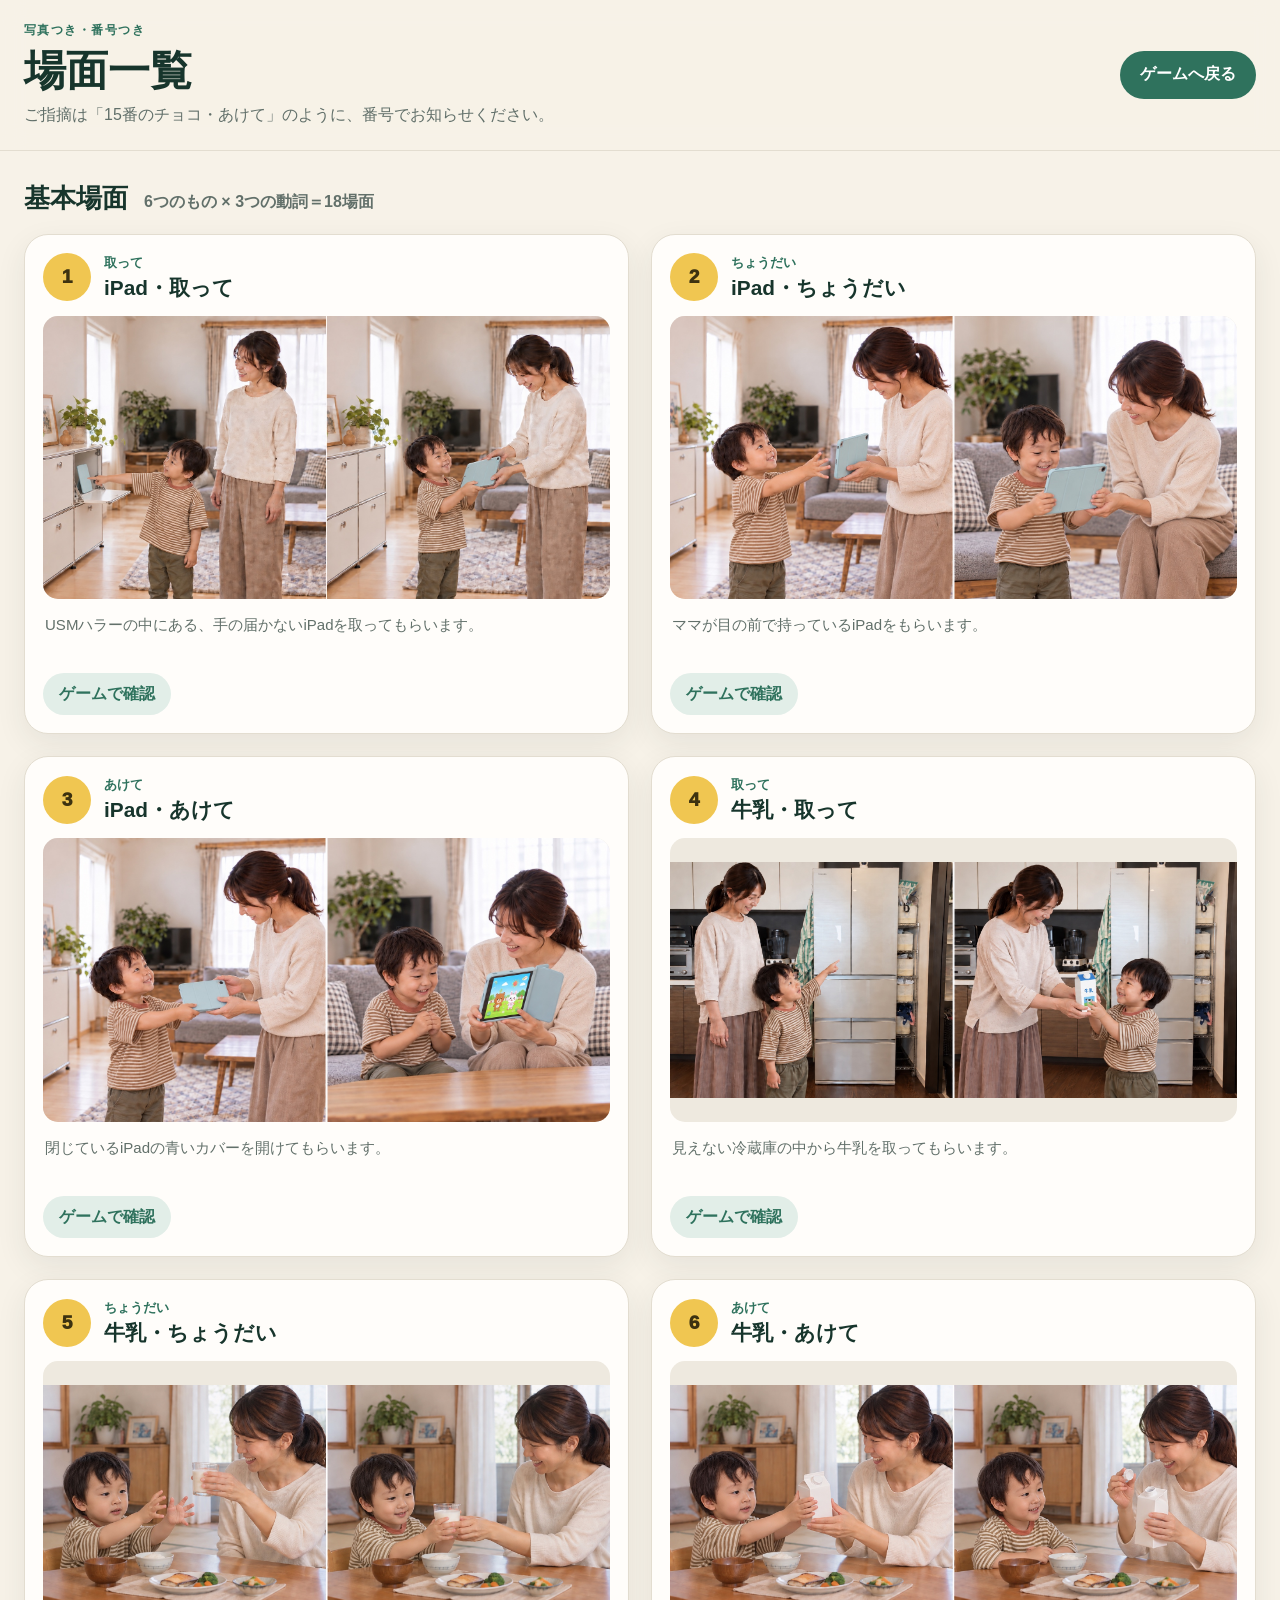
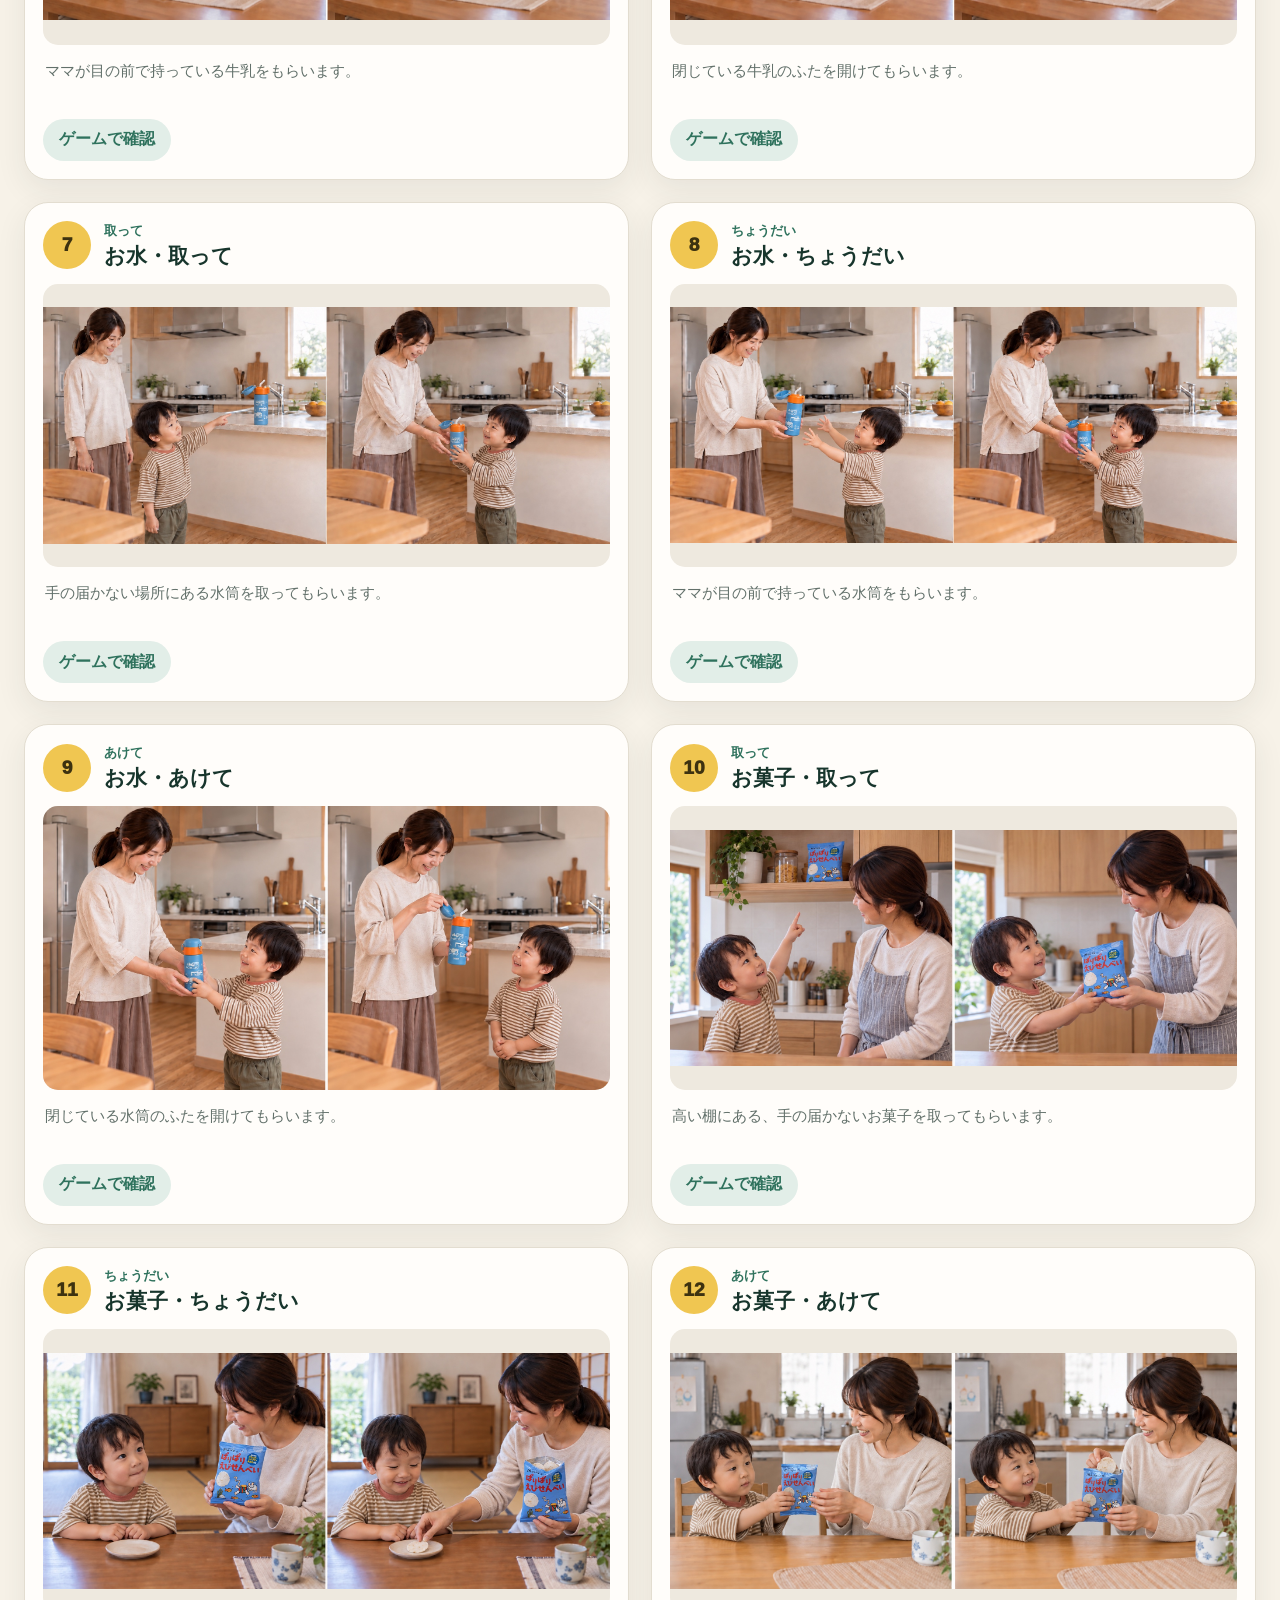
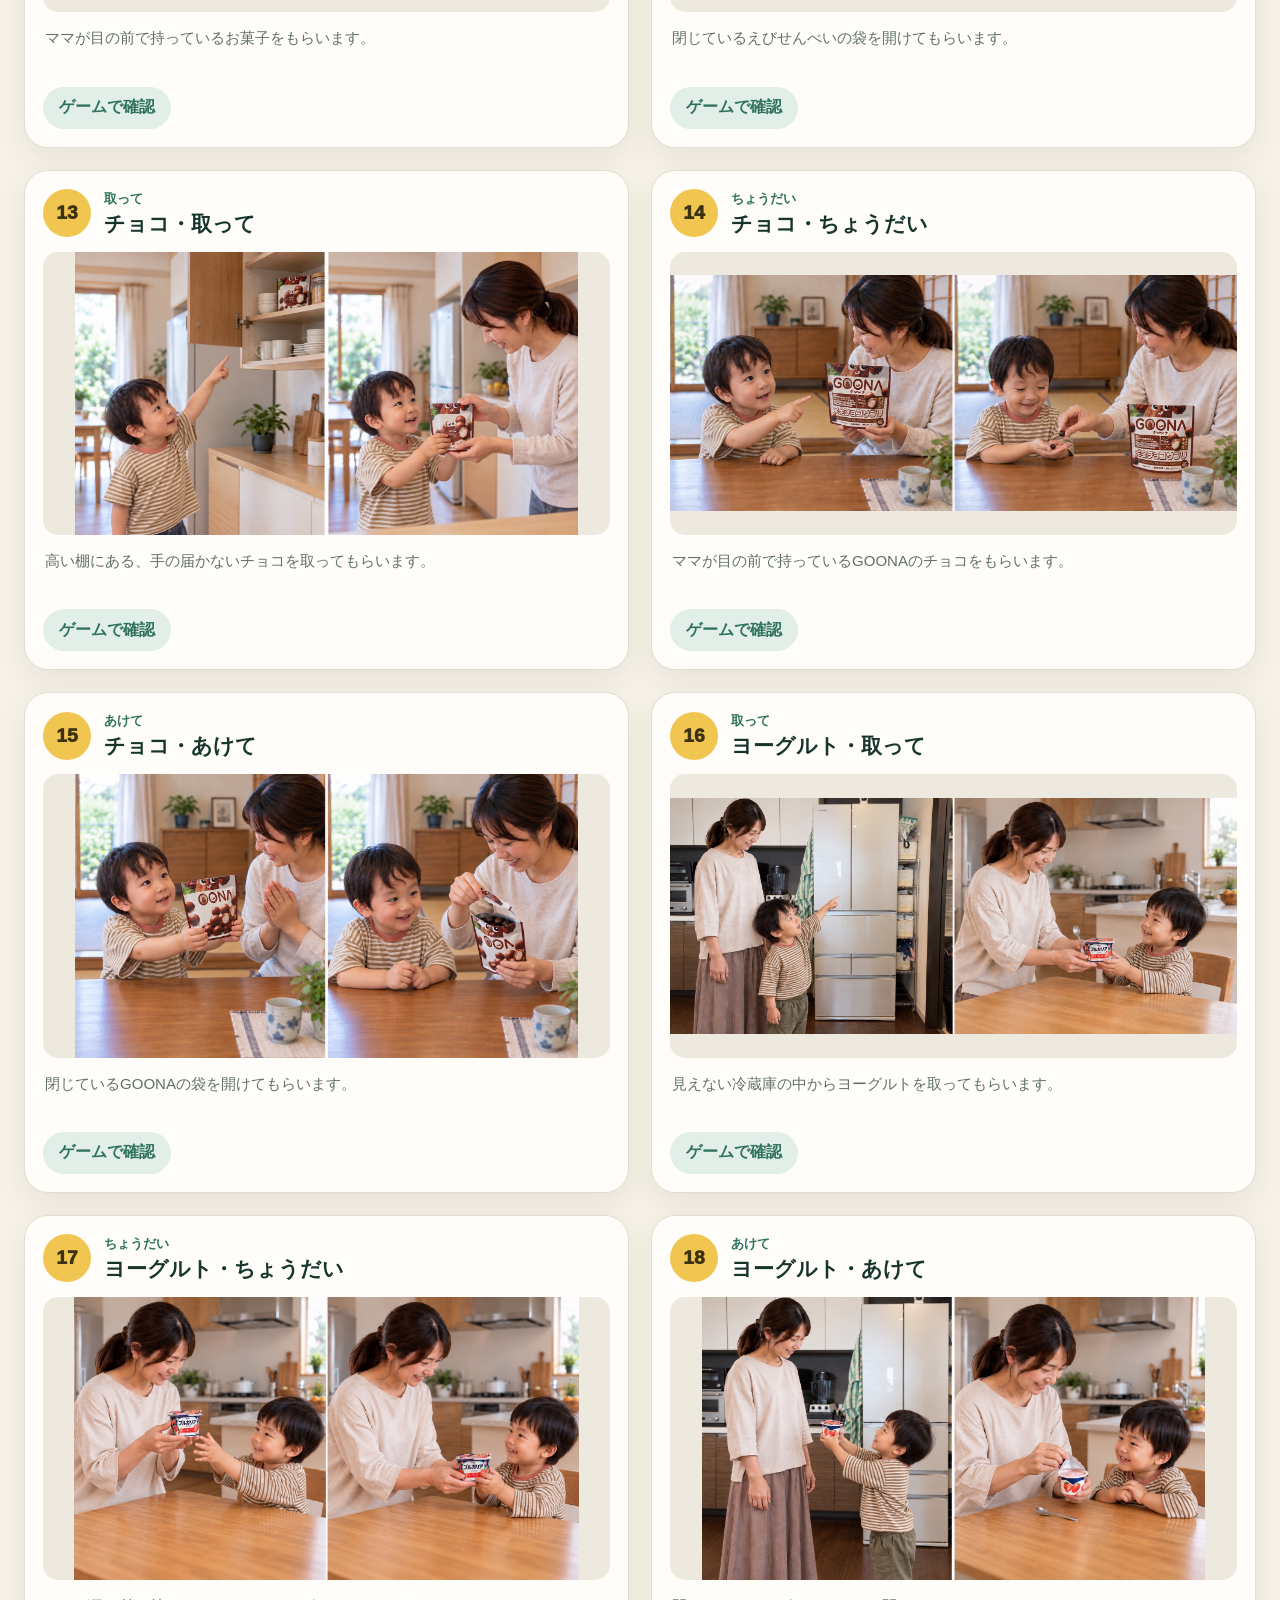
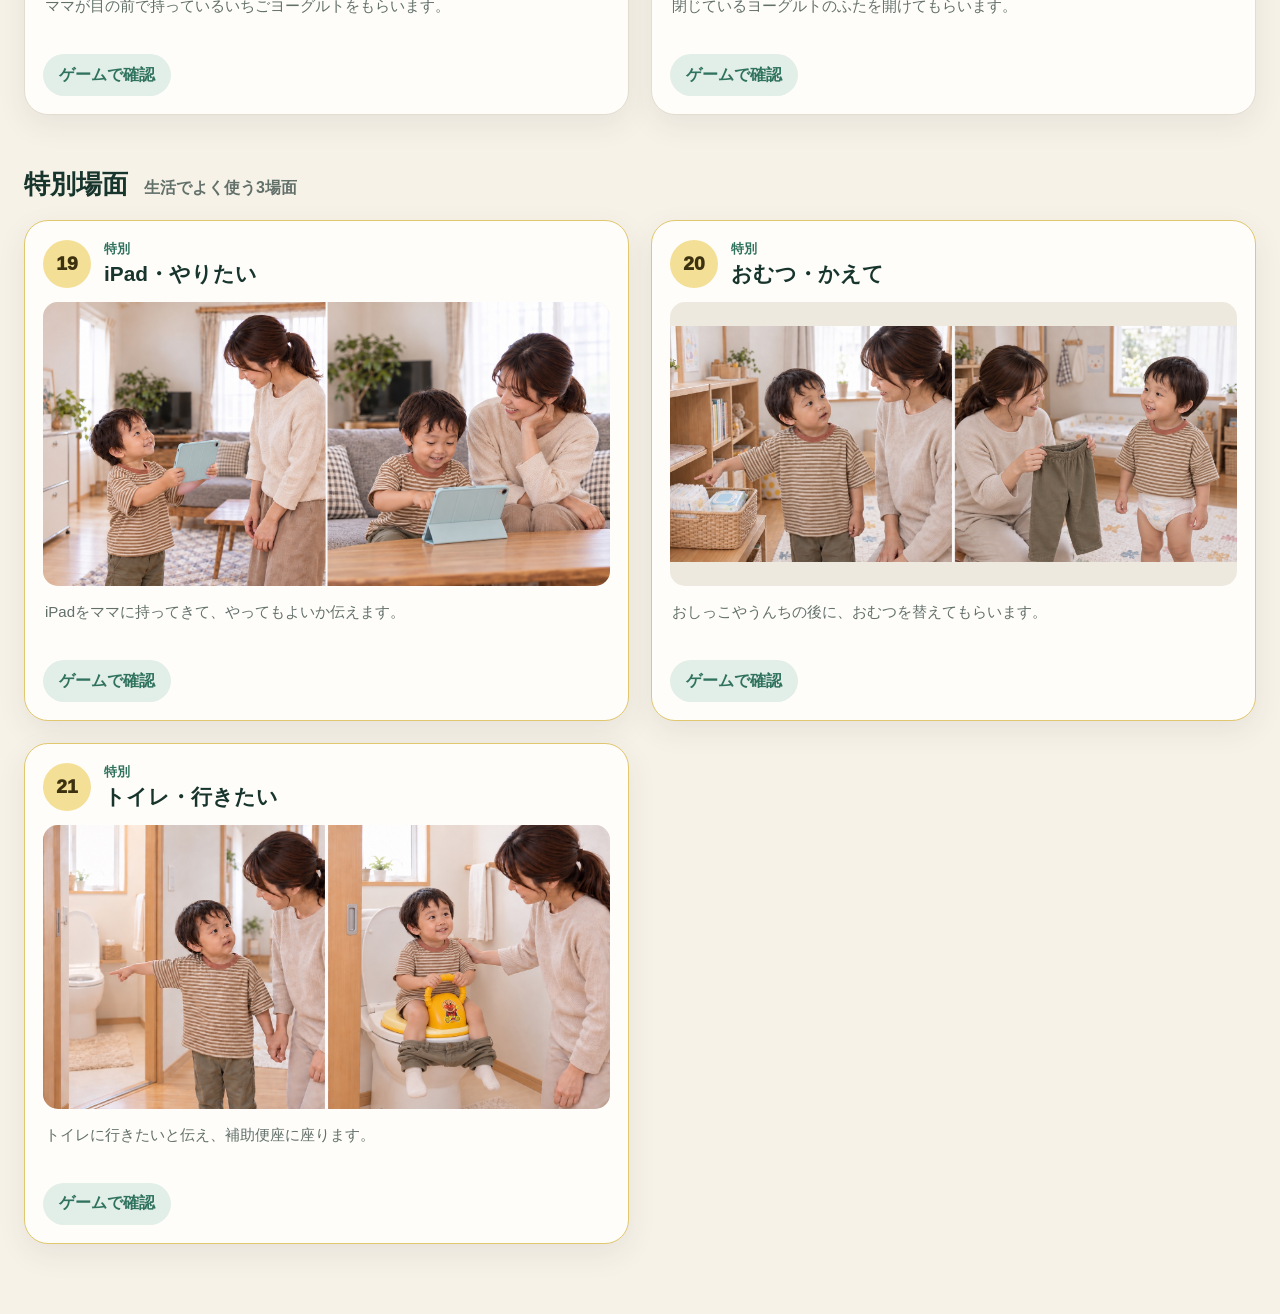
==== scene-list.html @ 3eca79be "Add files via upload" ====
<!doctype html>
<html lang="ja">
  <head>
    <meta charset="UTF-8" />
    <meta name="viewport" content="width=device-width, initial-scale=1" />
    <meta name="theme-color" content="#f5efe4" />
    <link rel="icon" type="image/png" href="./icons/icon-192.png" />
    <link rel="stylesheet" href="./scene-list.css" />
    <title>場面一覧｜ふたこと つくろう</title>
  </head>
  <body>
    <header class="review-header">
      <div>
        <p class="eyebrow">写真つき・番号つき</p>
        <h1>場面一覧</h1>
        <p class="lead">ご指摘は「15番のチョコ・あけて」のように、番号でお知らせください。</p>
      </div>
      <a class="back-link" href="./index.html?v=29">ゲームへ戻る</a>
    </header>

    <main>
      <section aria-labelledby="basic-scenes">
        <div class="section-heading">
          <h2 id="basic-scenes">基本場面</h2>
          <span>6つのもの × 3つの動詞＝18場面</span>
        </div>
        <div class="scene-grid">
          <article class="scene-card" id="scene-1">
            <div class="scene-title"><span class="number">1</span><div><small>取って</small><h3>iPad・取って</h3></div></div>
            <img src="./assets/scenes/ipad-usm-keiju-v7.jpg" alt="USMハラーの中にあるiPadを取ってもらう場面" />
            <p>USMハラーの中にある、手の届かないiPadを取ってもらいます。</p>
            <a href="./index.html?v=29&amp;scene=ipad-get">ゲームで確認</a>
          </article>
          <article class="scene-card" id="scene-2">
            <div class="scene-title"><span class="number">2</span><div><small>ちょうだい</small><h3>iPad・ちょうだい</h3></div></div>
            <img src="./assets/scenes/ipad-please-keiju-v1.jpg" alt="目の前にあるiPadをもらう場面" />
            <p>ママが目の前で持っているiPadをもらいます。</p>
            <a href="./index.html?v=29&amp;scene=ipad-please">ゲームで確認</a>
          </article>
          <article class="scene-card" id="scene-3">
            <div class="scene-title"><span class="number">3</span><div><small>あけて</small><h3>iPad・あけて</h3></div></div>
            <img src="./assets/scenes/ipad-open-keiju-v1.jpg" alt="iPadの青いカバーを開けてもらう場面" />
            <p>閉じているiPadの青いカバーを開けてもらいます。</p>
            <a href="./index.html?v=29&amp;scene=ipad-open">ゲームで確認</a>
          </article>

          <article class="scene-card" id="scene-4">
            <div class="scene-title"><span class="number">4</span><div><small>取って</small><h3>牛乳・取って</h3></div></div>
            <img src="./assets/scenes/milk-get-keiju-v1.jpg" alt="冷蔵庫の中の牛乳を取ってもらう場面" />
            <p>見えない冷蔵庫の中から牛乳を取ってもらいます。</p>
            <a href="./index.html?v=29&amp;scene=milk-get">ゲームで確認</a>
          </article>
          <article class="scene-card" id="scene-5">
            <div class="scene-title"><span class="number">5</span><div><small>ちょうだい</small><h3>牛乳・ちょうだい</h3></div></div>
            <img src="./assets/scenes/milk-please-keiju-v3.jpg" alt="目の前にある牛乳をもらう場面" />
            <p>ママが目の前で持っている牛乳をもらいます。</p>
            <a href="./index.html?v=29&amp;scene=milk-please">ゲームで確認</a>
          </article>
          <article class="scene-card" id="scene-6">
            <div class="scene-title"><span class="number">6</span><div><small>あけて</small><h3>牛乳・あけて</h3></div></div>
            <img src="./assets/scenes/milk-open-keiju-v1.jpg" alt="牛乳のふたを開けてもらう場面" />
            <p>閉じている牛乳のふたを開けてもらいます。</p>
            <a href="./index.html?v=29&amp;scene=milk-open">ゲームで確認</a>
          </article>

          <article class="scene-card" id="scene-7">
            <div class="scene-title"><span class="number">7</span><div><small>取って</small><h3>お水・取って</h3></div></div>
            <img src="./assets/scenes/water-bottle-keiju-v5.jpg" alt="手の届かない水筒を取ってもらう場面" />
            <p>手の届かない場所にある水筒を取ってもらいます。</p>
            <a href="./index.html?v=29&amp;scene=water-bottle">ゲームで確認</a>
          </article>
          <article class="scene-card" id="scene-8">
            <div class="scene-title"><span class="number">8</span><div><small>ちょうだい</small><h3>お水・ちょうだい</h3></div></div>
            <img src="./assets/scenes/water-bottle-please-keiju-v1.jpg" alt="目の前にある水筒をもらう場面" />
            <p>ママが目の前で持っている水筒をもらいます。</p>
            <a href="./index.html?v=29&amp;scene=water-bottle-please">ゲームで確認</a>
          </article>
          <article class="scene-card" id="scene-9">
            <div class="scene-title"><span class="number">9</span><div><small>あけて</small><h3>お水・あけて</h3></div></div>
            <img src="./assets/scenes/water-bottle-open-keiju-v1.jpg" alt="水筒のふたを開けてもらう場面" />
            <p>閉じている水筒のふたを開けてもらいます。</p>
            <a href="./index.html?v=29&amp;scene=water-bottle-open">ゲームで確認</a>
          </article>

          <article class="scene-card" id="scene-10">
            <div class="scene-title"><span class="number">10</span><div><small>取って</small><h3>お菓子・取って</h3></div></div>
            <img src="./assets/scenes/snack-get-keiju-v1.jpg" alt="高い棚のお菓子を取ってもらう場面" />
            <p>高い棚にある、手の届かないお菓子を取ってもらいます。</p>
            <a href="./index.html?v=29&amp;scene=snack-get">ゲームで確認</a>
          </article>
          <article class="scene-card" id="scene-11">
            <div class="scene-title"><span class="number">11</span><div><small>ちょうだい</small><h3>お菓子・ちょうだい</h3></div></div>
            <img src="./assets/scenes/snack-more-keiju-v4.jpg" alt="目の前にあるお菓子をもらう場面" />
            <p>ママが目の前で持っているお菓子をもらいます。</p>
            <a href="./index.html?v=29&amp;scene=snack-please">ゲームで確認</a>
          </article>
          <article class="scene-card" id="scene-12">
            <div class="scene-title"><span class="number">12</span><div><small>あけて</small><h3>お菓子・あけて</h3></div></div>
            <img src="./assets/scenes/snack-open-keiju-v4.jpg" alt="お菓子の袋を開けてもらう場面" />
            <p>閉じているえびせんべいの袋を開けてもらいます。</p>
            <a href="./index.html?v=29&amp;scene=snack-open">ゲームで確認</a>
          </article>

          <article class="scene-card" id="scene-13">
            <div class="scene-title"><span class="number">13</span><div><small>取って</small><h3>チョコ・取って</h3></div></div>
            <img src="./assets/scenes/chocolate-get-keiju-v1.jpg" alt="高い棚のチョコを取ってもらう場面" />
            <p>高い棚にある、手の届かないチョコを取ってもらいます。</p>
            <a href="./index.html?v=29&amp;scene=chocolate-get">ゲームで確認</a>
          </article>
          <article class="scene-card" id="scene-14">
            <div class="scene-title"><span class="number">14</span><div><small>ちょうだい</small><h3>チョコ・ちょうだい</h3></div></div>
            <img src="./assets/scenes/chocolate-please-keiju-v1.jpg" alt="目の前にあるチョコをもらう場面" />
            <p>ママが目の前で持っているGOONAのチョコをもらいます。</p>
            <a href="./index.html?v=29&amp;scene=chocolate-please">ゲームで確認</a>
          </article>
          <article class="scene-card" id="scene-15">
            <div class="scene-title"><span class="number">15</span><div><small>あけて</small><h3>チョコ・あけて</h3></div></div>
            <img src="./assets/scenes/chocolate-open-keiju-v1.jpg" alt="チョコの袋を開けてもらう場面" />
            <p>閉じているGOONAの袋を開けてもらいます。</p>
            <a href="./index.html?v=29&amp;scene=chocolate-open">ゲームで確認</a>
          </article>

          <article class="scene-card" id="scene-16">
            <div class="scene-title"><span class="number">16</span><div><small>取って</small><h3>ヨーグルト・取って</h3></div></div>
            <img src="./assets/scenes/yogurt-get-keiju-v1.jpg" alt="冷蔵庫の中のヨーグルトを取ってもらう場面" />
            <p>見えない冷蔵庫の中からヨーグルトを取ってもらいます。</p>
            <a href="./index.html?v=29&amp;scene=yogurt-get">ゲームで確認</a>
          </article>
          <article class="scene-card" id="scene-17">
            <div class="scene-title"><span class="number">17</span><div><small>ちょうだい</small><h3>ヨーグルト・ちょうだい</h3></div></div>
            <img src="./assets/scenes/yogurt-please-keiju-v2.jpg" alt="目の前にあるヨーグルトをもらう場面" />
            <p>ママが目の前で持っているいちごヨーグルトをもらいます。</p>
            <a href="./index.html?v=29&amp;scene=yogurt-please">ゲームで確認</a>
          </article>
          <article class="scene-card" id="scene-18">
            <div class="scene-title"><span class="number">18</span><div><small>あけて</small><h3>ヨーグルト・あけて</h3></div></div>
            <img src="./assets/scenes/yogurt-open-keiju-v1.jpg" alt="ヨーグルトのふたを開けてもらう場面" />
            <p>閉じているヨーグルトのふたを開けてもらいます。</p>
            <a href="./index.html?v=29&amp;scene=yogurt-open">ゲームで確認</a>
          </article>
        </div>
      </section>

      <section aria-labelledby="special-scenes">
        <div class="section-heading special-heading">
          <h2 id="special-scenes">特別場面</h2>
          <span>生活でよく使う3場面</span>
        </div>
        <div class="scene-grid">
          <article class="scene-card special" id="scene-19">
            <div class="scene-title"><span class="number">19</span><div><small>特別</small><h3>iPad・やりたい</h3></div></div>
            <img src="./assets/scenes/ipad-want-keiju-v4.jpg" alt="iPadをやりたいと伝える場面" />
            <p>iPadをママに持ってきて、やってもよいか伝えます。</p>
            <a href="./index.html?v=29&amp;scene=ipad-want">ゲームで確認</a>
          </article>
          <article class="scene-card special" id="scene-20">
            <div class="scene-title"><span class="number">20</span><div><small>特別</small><h3>おむつ・かえて</h3></div></div>
            <img src="./assets/scenes/diaper-change-keiju-v2.jpg" alt="おむつを替えてもらう場面" />
            <p>おしっこやうんちの後に、おむつを替えてもらいます。</p>
            <a href="./index.html?v=29&amp;scene=diaper-change">ゲームで確認</a>
          </article>
          <article class="scene-card special" id="scene-21">
            <div class="scene-title"><span class="number">21</span><div><small>特別</small><h3>トイレ・行きたい</h3></div></div>
            <img src="./assets/scenes/toilet-go-keiju-v3.jpg" alt="トイレに行きたいと伝える場面" />
            <p>トイレに行きたいと伝え、補助便座に座ります。</p>
            <a href="./index.html?v=29&amp;scene=toilet-go">ゲームで確認</a>
          </article>
        </div>
      </section>
    </main>
  </body>
</html>
---- scene-list.css ----
:root {
  color-scheme: light;
  --ink: #17352c;
  --muted: #62706a;
  --cream: #f7f2e8;
  --paper: #fffdfa;
  --green: #2f725d;
  --line: #e3ddd0;
  --yellow: #f0c651;
}

* { box-sizing: border-box; }

body {
  margin: 0;
  background: var(--cream);
  color: var(--ink);
  font-family: -apple-system, BlinkMacSystemFont, "Hiragino Sans", "Yu Gothic", sans-serif;
}

.review-header {
  position: sticky;
  z-index: 10;
  top: 0;
  display: flex;
  align-items: center;
  justify-content: space-between;
  gap: 24px;
  padding: 22px max(24px, calc((100vw - 1420px) / 2));
  border-bottom: 1px solid var(--line);
  background: rgba(247, 242, 232, 0.96);
  backdrop-filter: blur(12px);
}

.eyebrow {
  margin: 0 0 4px;
  color: var(--green);
  font-size: 0.78rem;
  font-weight: 900;
  letter-spacing: 0.12em;
}

h1, h2, h3, p { margin-top: 0; }
h1 { margin-bottom: 4px; font-size: clamp(1.75rem, 4vw, 2.6rem); }
.lead { margin-bottom: 0; color: var(--muted); line-height: 1.55; }

.back-link,
.scene-card > a {
  display: inline-flex;
  align-items: center;
  justify-content: center;
  border-radius: 999px;
  font-weight: 800;
  text-decoration: none;
}

.back-link {
  min-height: 48px;
  padding: 0 20px;
  background: var(--green);
  color: white;
  white-space: nowrap;
}

main {
  max-width: 1470px;
  margin: 0 auto;
  padding: 30px 24px 70px;
}

section + section { margin-top: 52px; }

.section-heading {
  display: flex;
  align-items: baseline;
  gap: 16px;
  margin-bottom: 18px;
}

.section-heading h2 { margin-bottom: 0; font-size: 1.65rem; }
.section-heading span { color: var(--muted); font-weight: 700; }

.scene-grid {
  display: grid;
  grid-template-columns: repeat(2, minmax(0, 1fr));
  gap: 22px;
}

.scene-card {
  overflow: hidden;
  padding: 18px;
  border: 1px solid var(--line);
  border-radius: 24px;
  background: var(--paper);
  box-shadow: 0 10px 30px rgba(42, 52, 47, 0.08);
}

.scene-title {
  display: flex;
  align-items: center;
  gap: 13px;
  margin-bottom: 14px;
}

.number {
  display: grid;
  width: 48px;
  height: 48px;
  flex: 0 0 48px;
  place-items: center;
  border-radius: 50%;
  background: var(--yellow);
  color: #3d3210;
  font-size: 1.2rem;
  font-weight: 950;
}

.scene-title small { color: var(--green); font-weight: 900; }
.scene-title h3 { margin: 2px 0 0; font-size: 1.3rem; }

.scene-card img {
  display: block;
  width: 100%;
  aspect-ratio: 2 / 1;
  object-fit: contain;
  border-radius: 15px;
  background: #eee9df;
}

.scene-card p {
  min-height: 3.2em;
  margin: 14px 2px 12px;
  color: var(--muted);
  font-size: 0.94rem;
  line-height: 1.6;
}

.scene-card > a {
  min-height: 42px;
  padding: 0 16px;
  background: #e2eee8;
  color: var(--green);
}

.scene-card.special { border-color: #e1c76e; }
.scene-card.special .number { background: #f4df96; }

@media (max-width: 800px) {
  .review-header { position: static; align-items: flex-start; padding: 18px; }
  .lead { font-size: 0.9rem; }
  .back-link { min-height: 44px; padding: 0 14px; }
  main { padding: 22px 14px 50px; }
  .scene-grid { grid-template-columns: 1fr; gap: 16px; }
  .section-heading { display: block; }
  .section-heading h2 { margin-bottom: 5px; }
  .scene-card { padding: 13px; border-radius: 19px; }
  .scene-card p { min-height: 0; }
}
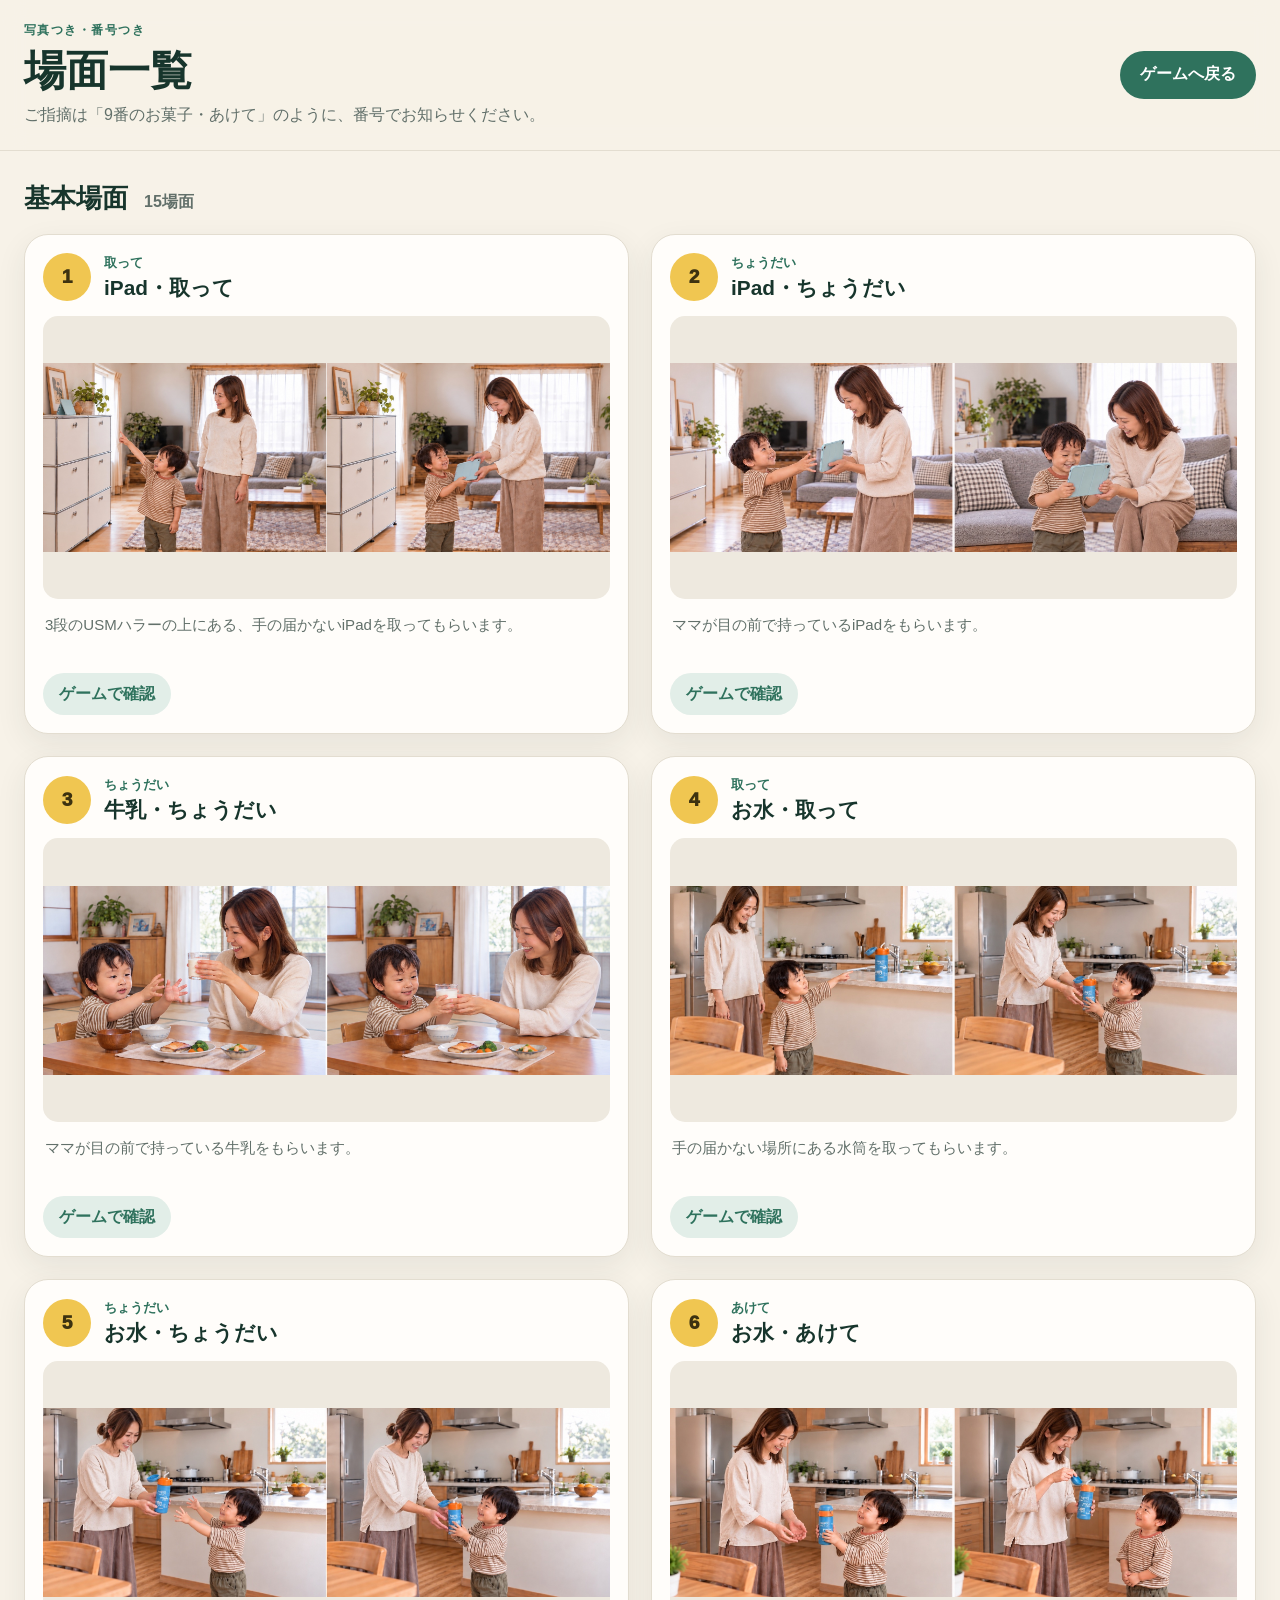
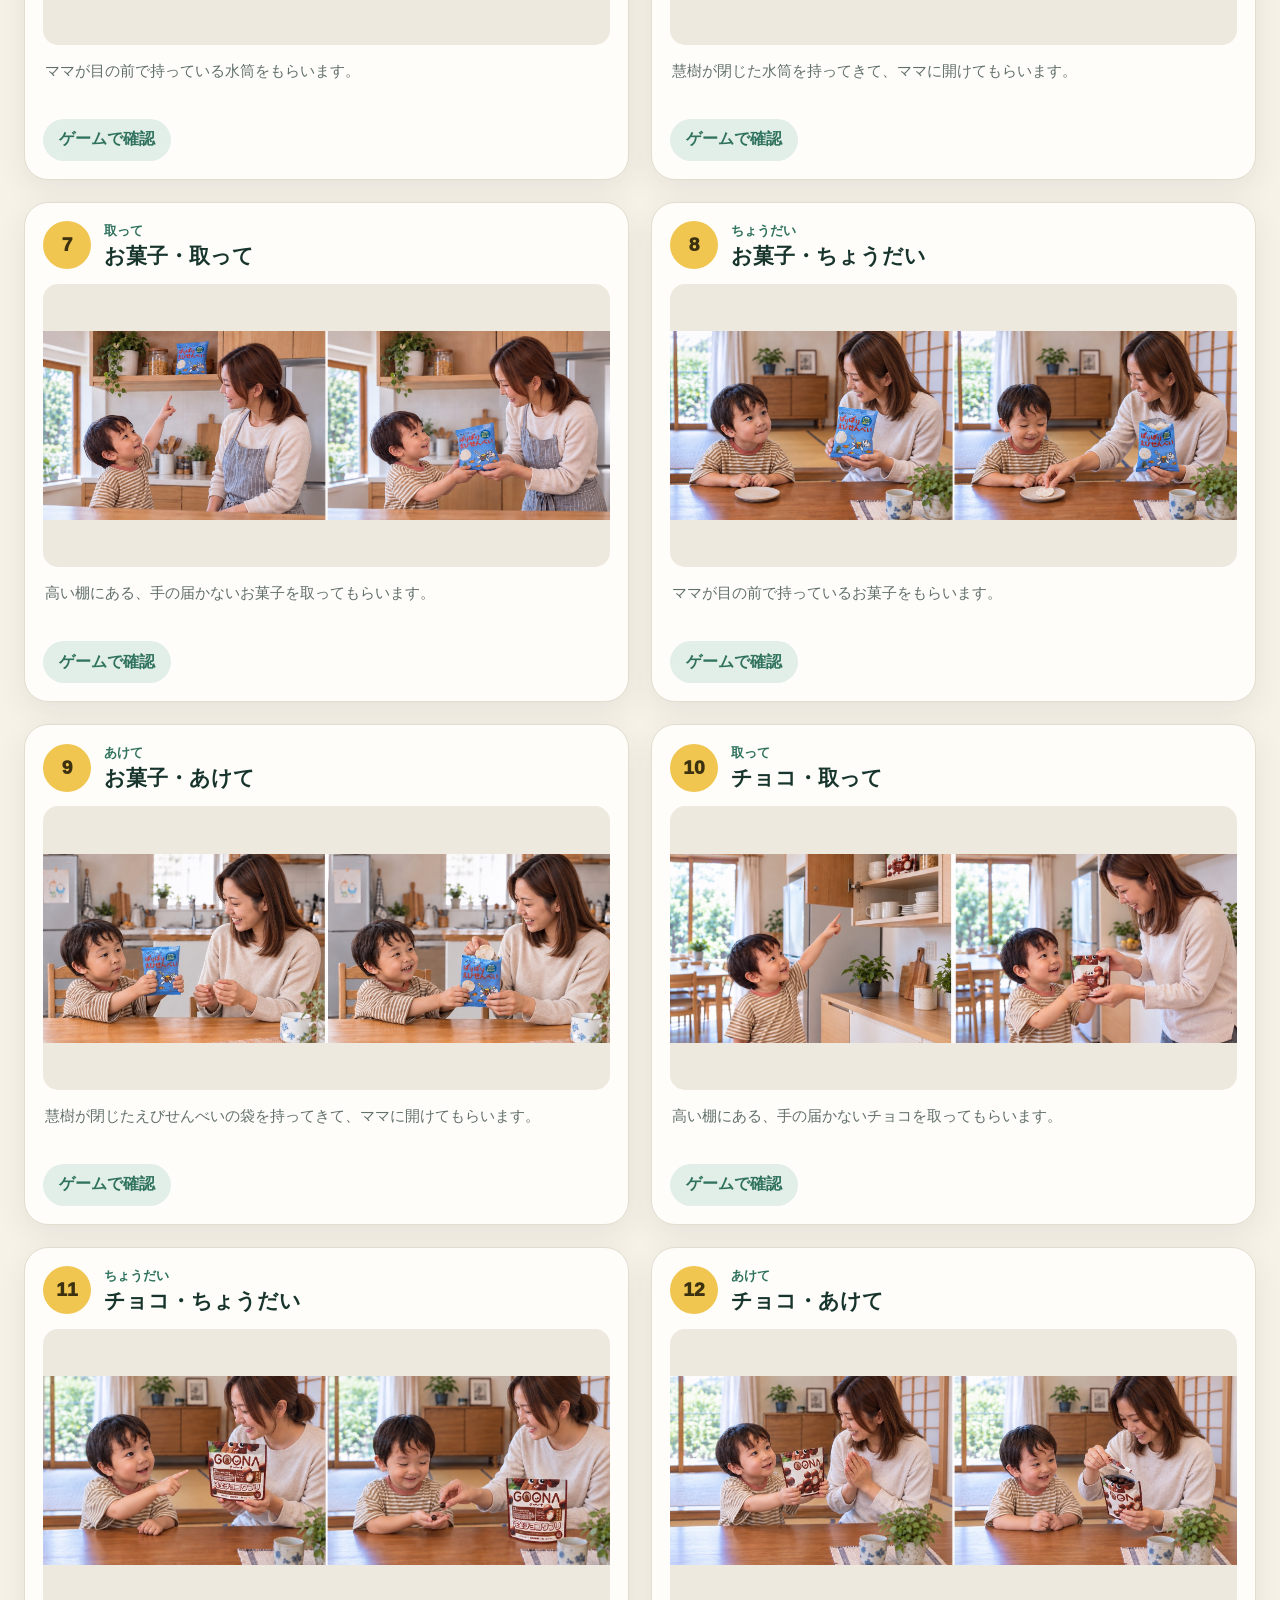
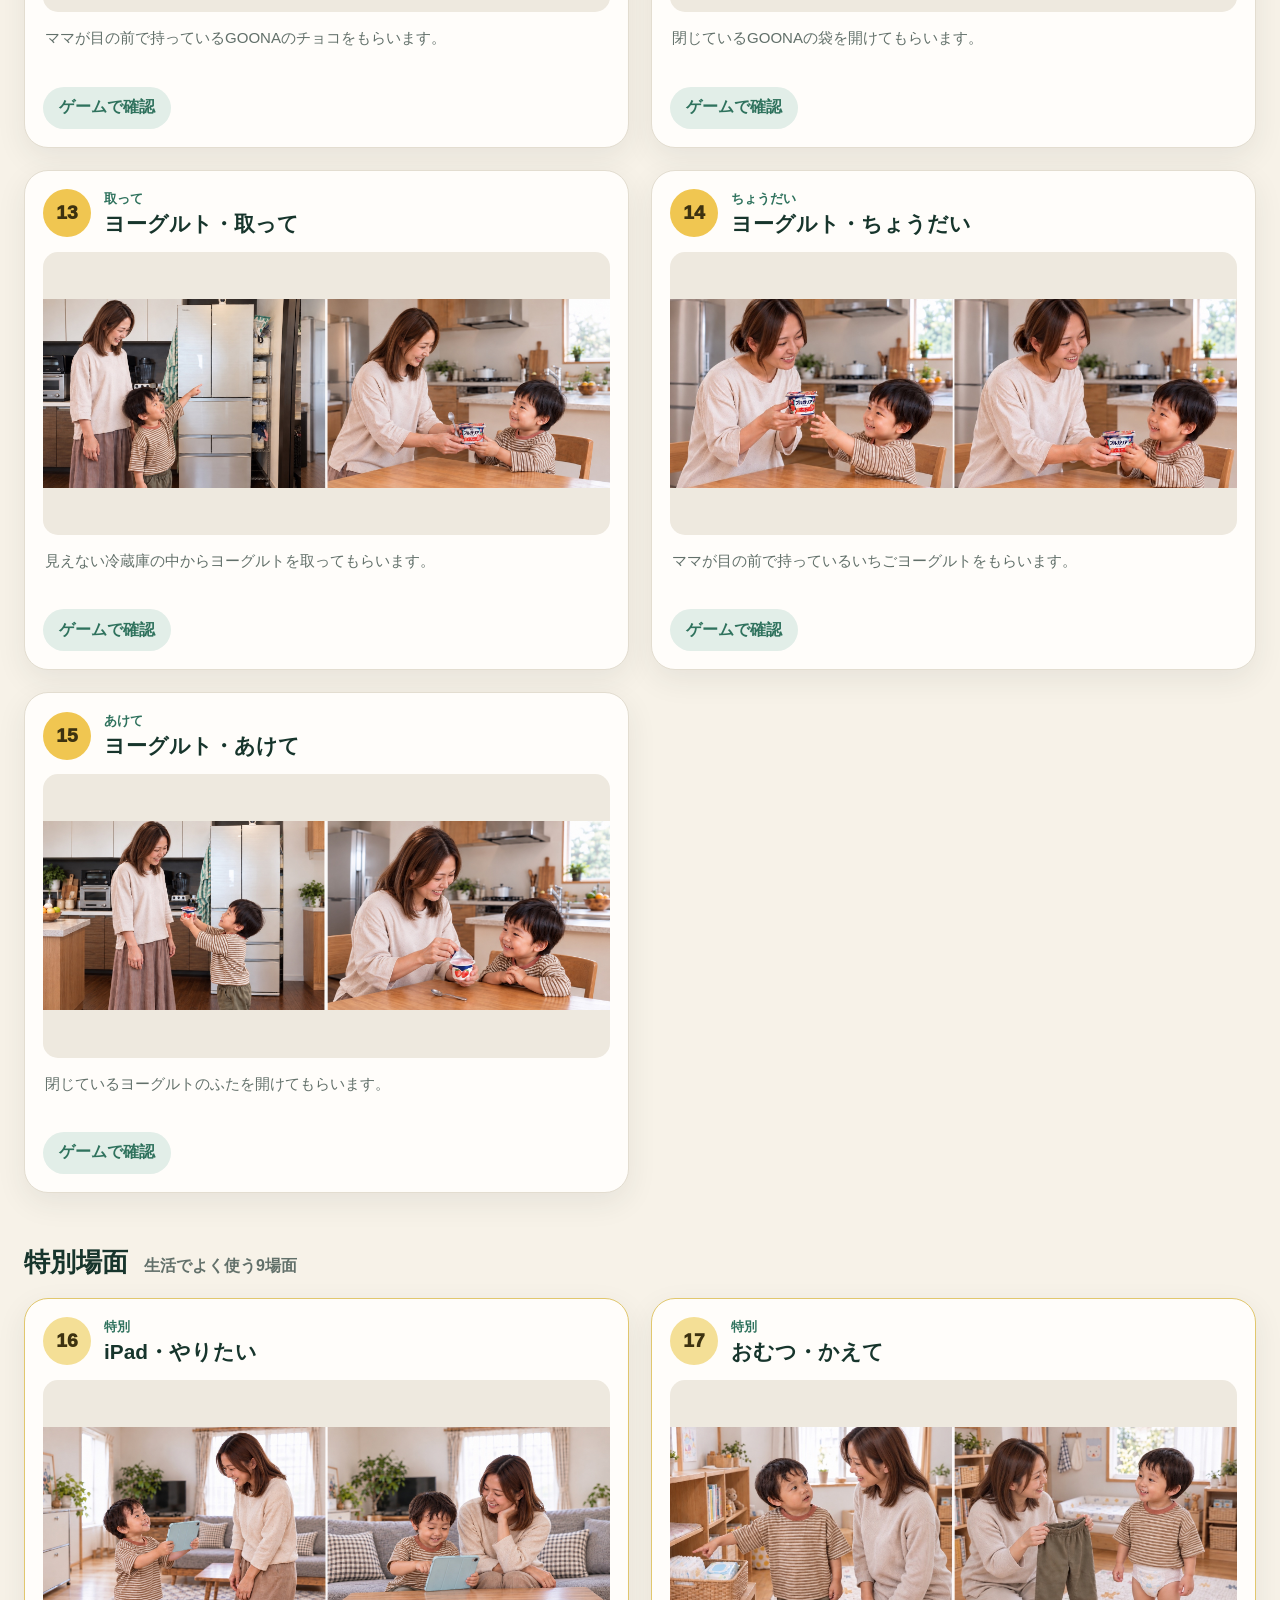
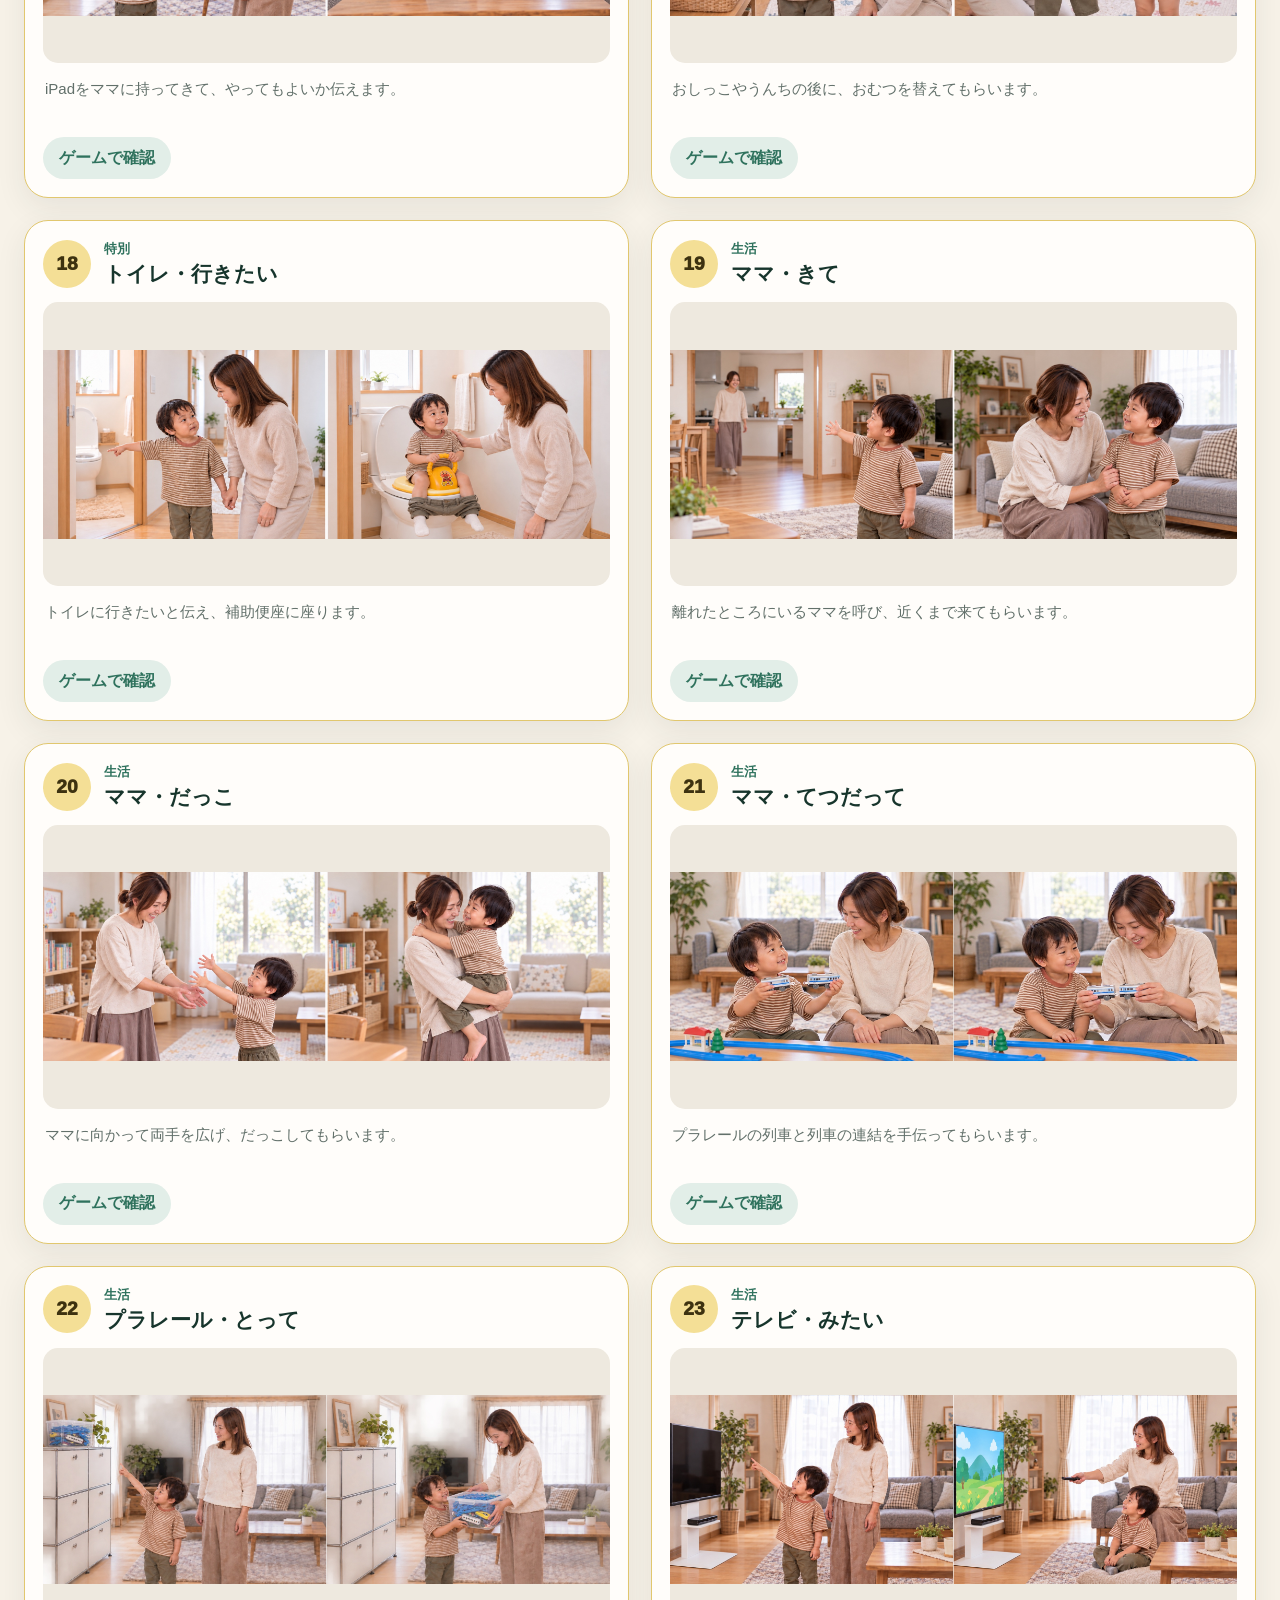
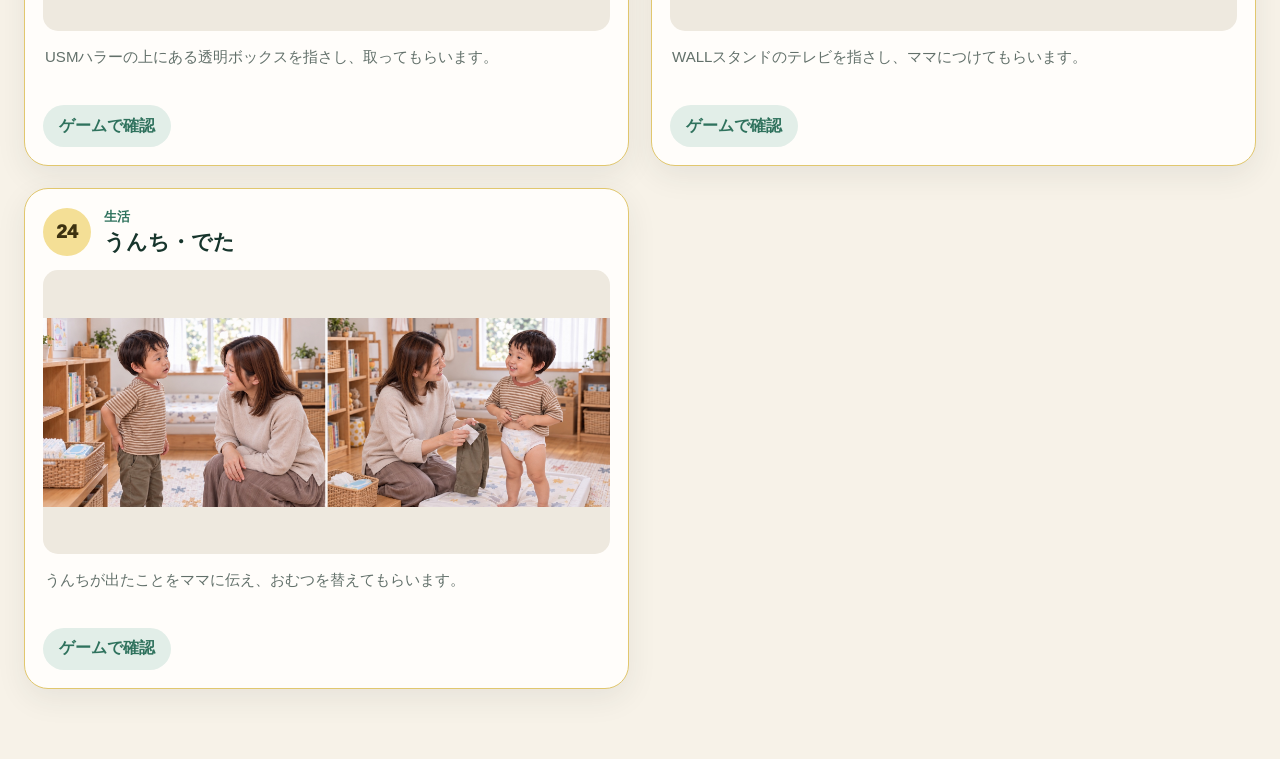
==== commit bcb3d8c3: "Add files via upload" ====
--- a/scene-list.html
+++ b/scene-list.html
@@ -5,7 +5,7 @@
     <meta name="viewport" content="width=device-width, initial-scale=1" />
     <meta name="theme-color" content="#f5efe4" />
     <link rel="icon" type="image/png" href="./icons/icon-192.png" />
-    <link rel="stylesheet" href="./scene-list.css" />
+    <link rel="stylesheet" href="./scene-list.css?v=61" />
     <title>場面一覧｜ふたこと つくろう</title>
   </head>
   <body>
@@ -13,160 +13,29 @@
       <div>
         <p class="eyebrow">写真つき・番号つき</p>
         <h1>場面一覧</h1>
-        <p class="lead">ご指摘は「15番のチョコ・あけて」のように、番号でお知らせください。</p>
+        <p class="lead">ご指摘は「9番のお菓子・あけて」のように、番号でお知らせください。</p>
       </div>
-      <a class="back-link" href="./index.html?v=29">ゲームへ戻る</a>
+      <a class="back-link" href="./index.html?v=61">ゲームへ戻る</a>
     </header>
 
     <main>
       <section aria-labelledby="basic-scenes">
         <div class="section-heading">
           <h2 id="basic-scenes">基本場面</h2>
-          <span>6つのもの × 3つの動詞＝18場面</span>
+          <span>15場面</span>
         </div>
-        <div class="scene-grid">
-          <article class="scene-card" id="scene-1">
-            <div class="scene-title"><span class="number">1</span><div><small>取って</small><h3>iPad・取って</h3></div></div>
-            <img src="./assets/scenes/ipad-usm-keiju-v7.jpg" alt="USMハラーの中にあるiPadを取ってもらう場面" />
-            <p>USMハラーの中にある、手の届かないiPadを取ってもらいます。</p>
-            <a href="./index.html?v=29&amp;scene=ipad-get">ゲームで確認</a>
-          </article>
-          <article class="scene-card" id="scene-2">
-            <div class="scene-title"><span class="number">2</span><div><small>ちょうだい</small><h3>iPad・ちょうだい</h3></div></div>
-            <img src="./assets/scenes/ipad-please-keiju-v1.jpg" alt="目の前にあるiPadをもらう場面" />
-            <p>ママが目の前で持っているiPadをもらいます。</p>
-            <a href="./index.html?v=29&amp;scene=ipad-please">ゲームで確認</a>
-          </article>
-          <article class="scene-card" id="scene-3">
-            <div class="scene-title"><span class="number">3</span><div><small>あけて</small><h3>iPad・あけて</h3></div></div>
-            <img src="./assets/scenes/ipad-open-keiju-v1.jpg" alt="iPadの青いカバーを開けてもらう場面" />
-            <p>閉じているiPadの青いカバーを開けてもらいます。</p>
-            <a href="./index.html?v=29&amp;scene=ipad-open">ゲームで確認</a>
-          </article>
-
-          <article class="scene-card" id="scene-4">
-            <div class="scene-title"><span class="number">4</span><div><small>取って</small><h3>牛乳・取って</h3></div></div>
-            <img src="./assets/scenes/milk-get-keiju-v1.jpg" alt="冷蔵庫の中の牛乳を取ってもらう場面" />
-            <p>見えない冷蔵庫の中から牛乳を取ってもらいます。</p>
-            <a href="./index.html?v=29&amp;scene=milk-get">ゲームで確認</a>
-          </article>
-          <article class="scene-card" id="scene-5">
-            <div class="scene-title"><span class="number">5</span><div><small>ちょうだい</small><h3>牛乳・ちょうだい</h3></div></div>
-            <img src="./assets/scenes/milk-please-keiju-v3.jpg" alt="目の前にある牛乳をもらう場面" />
-            <p>ママが目の前で持っている牛乳をもらいます。</p>
-            <a href="./index.html?v=29&amp;scene=milk-please">ゲームで確認</a>
-          </article>
-          <article class="scene-card" id="scene-6">
-            <div class="scene-title"><span class="number">6</span><div><small>あけて</small><h3>牛乳・あけて</h3></div></div>
-            <img src="./assets/scenes/milk-open-keiju-v1.jpg" alt="牛乳のふたを開けてもらう場面" />
-            <p>閉じている牛乳のふたを開けてもらいます。</p>
-            <a href="./index.html?v=29&amp;scene=milk-open">ゲームで確認</a>
-          </article>
-
-          <article class="scene-card" id="scene-7">
-            <div class="scene-title"><span class="number">7</span><div><small>取って</small><h3>お水・取って</h3></div></div>
-            <img src="./assets/scenes/water-bottle-keiju-v5.jpg" alt="手の届かない水筒を取ってもらう場面" />
-            <p>手の届かない場所にある水筒を取ってもらいます。</p>
-            <a href="./index.html?v=29&amp;scene=water-bottle">ゲームで確認</a>
-          </article>
-          <article class="scene-card" id="scene-8">
-            <div class="scene-title"><span class="number">8</span><div><small>ちょうだい</small><h3>お水・ちょうだい</h3></div></div>
-            <img src="./assets/scenes/water-bottle-please-keiju-v1.jpg" alt="目の前にある水筒をもらう場面" />
-            <p>ママが目の前で持っている水筒をもらいます。</p>
-            <a href="./index.html?v=29&amp;scene=water-bottle-please">ゲームで確認</a>
-          </article>
-          <article class="scene-card" id="scene-9">
-            <div class="scene-title"><span class="number">9</span><div><small>あけて</small><h3>お水・あけて</h3></div></div>
-            <img src="./assets/scenes/water-bottle-open-keiju-v1.jpg" alt="水筒のふたを開けてもらう場面" />
-            <p>閉じている水筒のふたを開けてもらいます。</p>
-            <a href="./index.html?v=29&amp;scene=water-bottle-open">ゲームで確認</a>
-          </article>
-
-          <article class="scene-card" id="scene-10">
-            <div class="scene-title"><span class="number">10</span><div><small>取って</small><h3>お菓子・取って</h3></div></div>
-            <img src="./assets/scenes/snack-get-keiju-v1.jpg" alt="高い棚のお菓子を取ってもらう場面" />
-            <p>高い棚にある、手の届かないお菓子を取ってもらいます。</p>
-            <a href="./index.html?v=29&amp;scene=snack-get">ゲームで確認</a>
-          </article>
-          <article class="scene-card" id="scene-11">
-            <div class="scene-title"><span class="number">11</span><div><small>ちょうだい</small><h3>お菓子・ちょうだい</h3></div></div>
-            <img src="./assets/scenes/snack-more-keiju-v4.jpg" alt="目の前にあるお菓子をもらう場面" />
-            <p>ママが目の前で持っているお菓子をもらいます。</p>
-            <a href="./index.html?v=29&amp;scene=snack-please">ゲームで確認</a>
-          </article>
-          <article class="scene-card" id="scene-12">
-            <div class="scene-title"><span class="number">12</span><div><small>あけて</small><h3>お菓子・あけて</h3></div></div>
-            <img src="./assets/scenes/snack-open-keiju-v4.jpg" alt="お菓子の袋を開けてもらう場面" />
-            <p>閉じているえびせんべいの袋を開けてもらいます。</p>
-            <a href="./index.html?v=29&amp;scene=snack-open">ゲームで確認</a>
-          </article>
-
-          <article class="scene-card" id="scene-13">
-            <div class="scene-title"><span class="number">13</span><div><small>取って</small><h3>チョコ・取って</h3></div></div>
-            <img src="./assets/scenes/chocolate-get-keiju-v1.jpg" alt="高い棚のチョコを取ってもらう場面" />
-            <p>高い棚にある、手の届かないチョコを取ってもらいます。</p>
-            <a href="./index.html?v=29&amp;scene=chocolate-get">ゲームで確認</a>
-          </article>
-          <article class="scene-card" id="scene-14">
-            <div class="scene-title"><span class="number">14</span><div><small>ちょうだい</small><h3>チョコ・ちょうだい</h3></div></div>
-            <img src="./assets/scenes/chocolate-please-keiju-v1.jpg" alt="目の前にあるチョコをもらう場面" />
-            <p>ママが目の前で持っているGOONAのチョコをもらいます。</p>
-            <a href="./index.html?v=29&amp;scene=chocolate-please">ゲームで確認</a>
-          </article>
-          <article class="scene-card" id="scene-15">
-            <div class="scene-title"><span class="number">15</span><div><small>あけて</small><h3>チョコ・あけて</h3></div></div>
-            <img src="./assets/scenes/chocolate-open-keiju-v1.jpg" alt="チョコの袋を開けてもらう場面" />
-            <p>閉じているGOONAの袋を開けてもらいます。</p>
-            <a href="./index.html?v=29&amp;scene=chocolate-open">ゲームで確認</a>
-          </article>
-
-          <article class="scene-card" id="scene-16">
-            <div class="scene-title"><span class="number">16</span><div><small>取って</small><h3>ヨーグルト・取って</h3></div></div>
-            <img src="./assets/scenes/yogurt-get-keiju-v1.jpg" alt="冷蔵庫の中のヨーグルトを取ってもらう場面" />
-            <p>見えない冷蔵庫の中からヨーグルトを取ってもらいます。</p>
-            <a href="./index.html?v=29&amp;scene=yogurt-get">ゲームで確認</a>
-          </article>
-          <article class="scene-card" id="scene-17">
-            <div class="scene-title"><span class="number">17</span><div><small>ちょうだい</small><h3>ヨーグルト・ちょうだい</h3></div></div>
-            <img src="./assets/scenes/yogurt-please-keiju-v2.jpg" alt="目の前にあるヨーグルトをもらう場面" />
-            <p>ママが目の前で持っているいちごヨーグルトをもらいます。</p>
-            <a href="./index.html?v=29&amp;scene=yogurt-please">ゲームで確認</a>
-          </article>
-          <article class="scene-card" id="scene-18">
-            <div class="scene-title"><span class="number">18</span><div><small>あけて</small><h3>ヨーグルト・あけて</h3></div></div>
-            <img src="./assets/scenes/yogurt-open-keiju-v1.jpg" alt="ヨーグルトのふたを開けてもらう場面" />
-            <p>閉じているヨーグルトのふたを開けてもらいます。</p>
-            <a href="./index.html?v=29&amp;scene=yogurt-open">ゲームで確認</a>
-          </article>
-        </div>
+        <div id="basic-grid" class="scene-grid"></div>
       </section>
 
       <section aria-labelledby="special-scenes">
         <div class="section-heading special-heading">
           <h2 id="special-scenes">特別場面</h2>
-          <span>生活でよく使う3場面</span>
+          <span>生活でよく使う9場面</span>
         </div>
-        <div class="scene-grid">
-          <article class="scene-card special" id="scene-19">
-            <div class="scene-title"><span class="number">19</span><div><small>特別</small><h3>iPad・やりたい</h3></div></div>
-            <img src="./assets/scenes/ipad-want-keiju-v4.jpg" alt="iPadをやりたいと伝える場面" />
-            <p>iPadをママに持ってきて、やってもよいか伝えます。</p>
-            <a href="./index.html?v=29&amp;scene=ipad-want">ゲームで確認</a>
-          </article>
-          <article class="scene-card special" id="scene-20">
-            <div class="scene-title"><span class="number">20</span><div><small>特別</small><h3>おむつ・かえて</h3></div></div>
-            <img src="./assets/scenes/diaper-change-keiju-v2.jpg" alt="おむつを替えてもらう場面" />
-            <p>おしっこやうんちの後に、おむつを替えてもらいます。</p>
-            <a href="./index.html?v=29&amp;scene=diaper-change">ゲームで確認</a>
-          </article>
-          <article class="scene-card special" id="scene-21">
-            <div class="scene-title"><span class="number">21</span><div><small>特別</small><h3>トイレ・行きたい</h3></div></div>
-            <img src="./assets/scenes/toilet-go-keiju-v3.jpg" alt="トイレに行きたいと伝える場面" />
-            <p>トイレに行きたいと伝え、補助便座に座ります。</p>
-            <a href="./index.html?v=29&amp;scene=toilet-go">ゲームで確認</a>
-          </article>
-        </div>
+        <div id="special-grid" class="scene-grid"></div>
       </section>
     </main>
+
+    <script src="./scene-list.js?v=61"></script>
   </body>
 </html>
